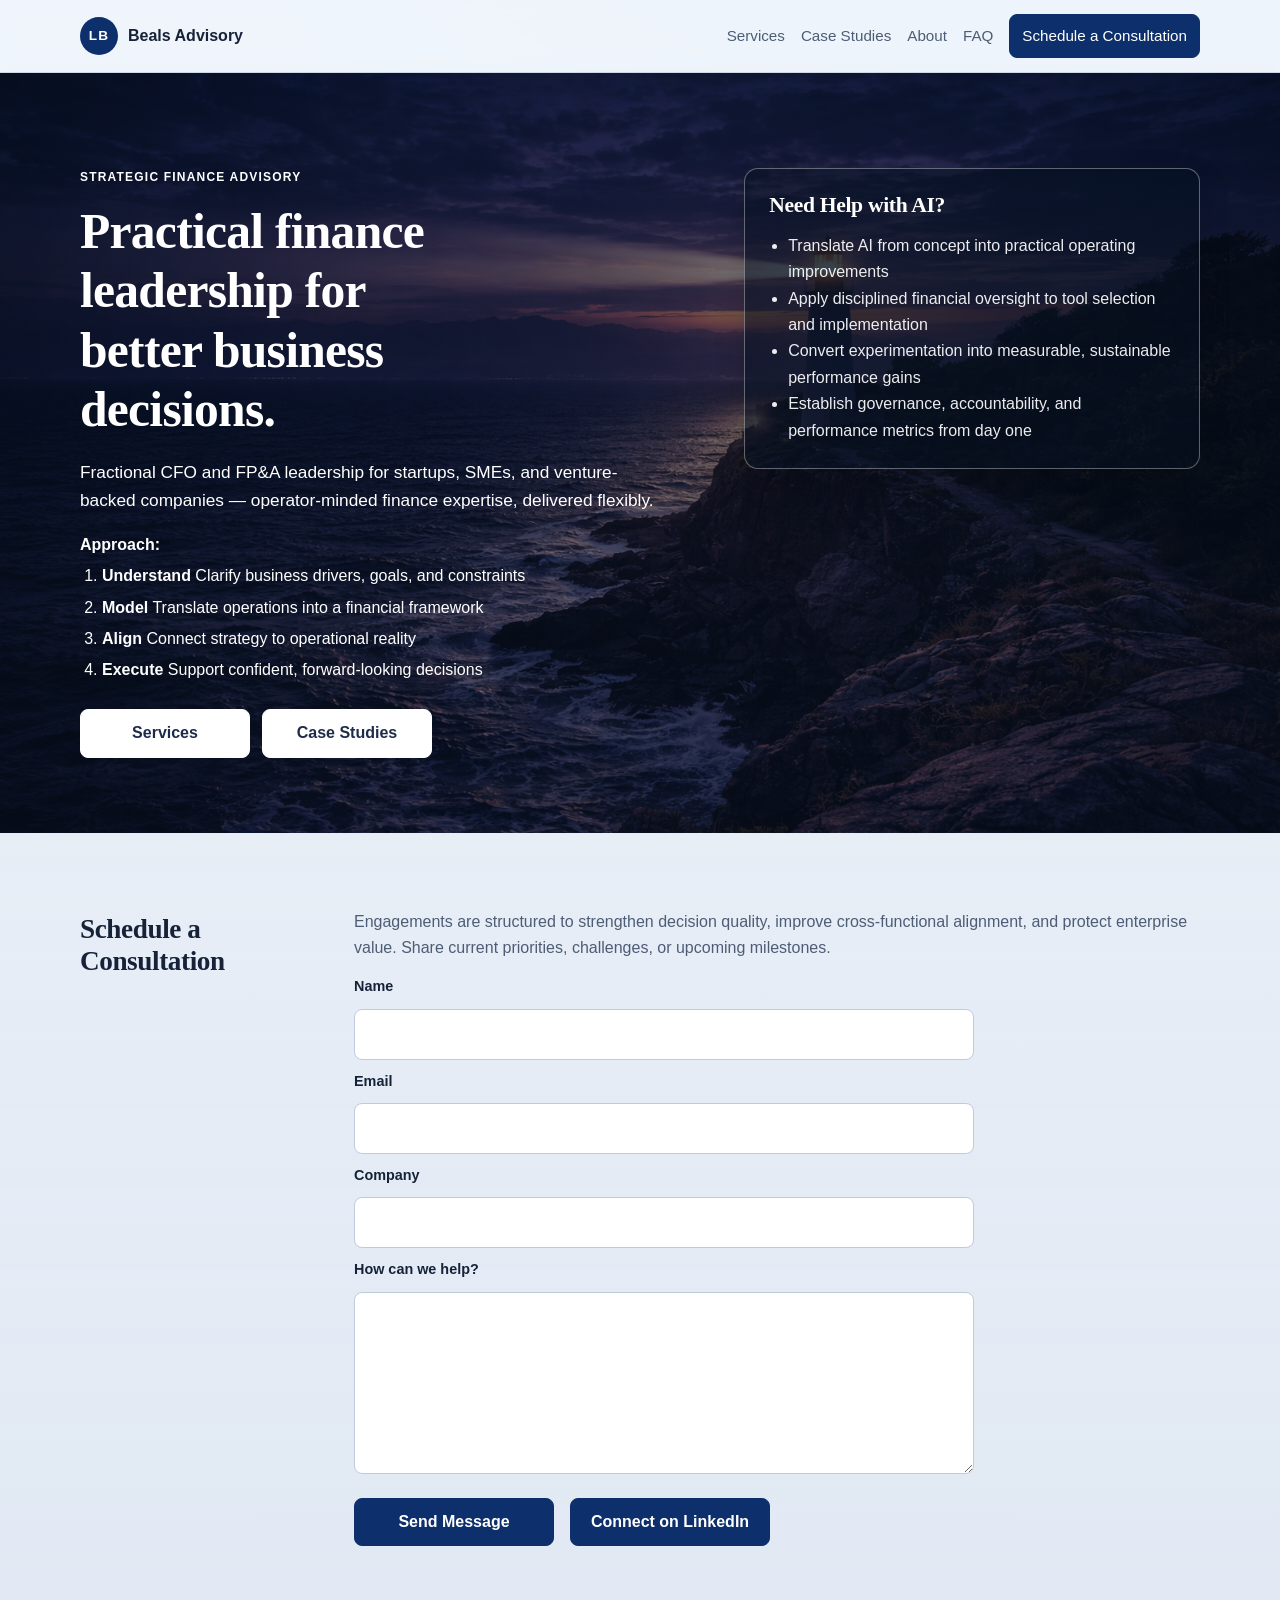
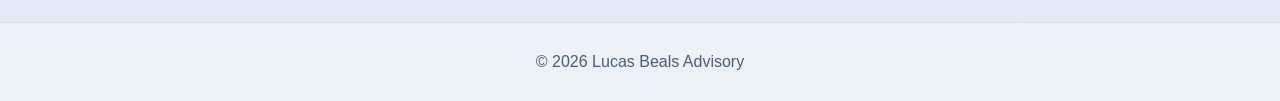
==== index.html @ 6d611302 "Update index.html" ====
<!doctype html>
<html lang="en">
  <head>
    <meta charset="UTF-8" />
    <meta name="viewport" content="width=device-width, initial-scale=1.0" />
    <title>Beals | Strategic Finance Advisory</title>
    <meta
      name="description"
      content="Strategic finance advisory for executive teams seeking disciplined forecasting, performance visibility, and confident decision support."
    />
    <link rel="stylesheet" href="styles.css" />
    <script defer src="script.js"></script>
  </head>

  <body>
    <header class="header">
      <div class="container header__inner">
        <a class="brand" href="#top" aria-label="Lucas Beals home">
          <span class="brand__mark">LB</span>
          <span class="brand__name">Beals Advisory</span>
        </a>

        <nav class="nav" aria-label="Main navigation">
          <a href="advisory-services.html">Services</a>
          <a href="case-studies.html">Case Studies</a>
          <a href="about.html">About</a>
          <a href="faq.html">FAQ</a>
          <a class="btn btn--small" href="#contact">Schedule a Consultation</a>
        </nav>
      </div>
    </header>

    <main id="top">
      <section class="hero">
        <div class="container hero__layout">
          <div>
            <p class="eyebrow">Strategic Finance Advisory</p>
            <h1>Practical finance leadership for better business decisions.</h1>
            <p class="lead">
              Fractional CFO and FP&amp;A leadership for startups, SMEs, and
              venture-backed companies — operator-minded finance expertise,
              delivered flexibly.
            </p>
            <div class="approach-steps" aria-label="Approach framework">
              <p class="approach-intro">Approach:</p>
              <ol class="approach-list">
                <li>
                  <strong>Understand</strong> Clarify business drivers, goals,
                  and constraints
                </li>
                <li>
                  <strong>Model</strong> Translate operations into a financial
                  framework
                </li>
                <li>
                  <strong>Align</strong> Connect strategy to operational reality
                </li>
                <li>
                  <strong>Execute</strong> Support confident, forward-looking
                  decisions
                </li>
              </ol>
            </div>

            <div class="hero__actions">
              <a class="btn btn--primary" href="advisory-services.html"
                >Services</a
              >
              <a class="btn btn--primary" href="case-studies.html"
                >Case Studies</a
              >
            </div>
          </div>
          <aside class="trust-panel" aria-label="Trust indicators">
            <h2>Need Help with AI?</h2>
            <ul>
              <li>
                Translate AI from concept into practical operating improvements
              </li>
              <li>
                Apply disciplined financial oversight to tool selection and
                implementation
              </li>
              <li>
                Convert experimentation into measurable, sustainable performance
                gains
              </li>
              <li>
                Establish governance, accountability, and performance metrics
                from day one
              </li>
            </ul>
          </aside>
        </div>
      </section>

      <section id="contact" class="section section--contact">
        <div class="container section__split">
          <h2>Schedule a Consultation</h2>
          <div>
            <p class="contact-copy">
              Engagements are structured to strengthen decision quality, improve
              cross-functional alignment, and protect enterprise value. Share
              current priorities, challenges, or upcoming milestones.
            </p>
            <form
              class="contact-form"
              action="https://formspree.io/f/mzdaglne"
              method="POST"
            >
              <label for="name">Name</label>
              <input
                id="name"
                name="name"
                type="text"
                autocomplete="name"
                required
              />

              <label for="email">Email</label>
              <input
                id="email"
                name="email"
                type="email"
                autocomplete="email"
                required
              />

              <label for="company">Company</label>
              <input
                id="company"
                name="company"
                type="text"
                autocomplete="organization"
              />

              <label for="message">How can we help?</label>
              <textarea
                id="message"
                name="message"
                rows="6"
                required
              ></textarea>

              <div class="contact-actions">
                <button class="btn btn--primary" type="submit">
                  Send Message
                </button>
                <a
                  class="btn btn--primary"
                  href="https://www.linkedin.com/in/lucasbeals/"
                  target="_blank"
                  rel="noopener noreferrer"
                  >Connect on LinkedIn</a
                >
              </div>
            </form>
          </div>
        </div>
      </section>
    </main>

    <footer class="footer">
      <div class="container footer__inner">
        <p>© <span id="year"></span> Lucas Beals Advisory</p>
      </div>
    </footer>
  </body>
</html>
---- styles.css ----
:root {
  --bg: #e6ebf3;
  --surface: #f2f5fa;
  --surface-alt: #e7edf6;
  --text: #152238;
  --muted: #4d5d75;
  --border: #ced8e6;
  --accent: #0d2f6b;
  --accent-soft: #17408f;
  --max: 1120px;
}

* {
  box-sizing: border-box;
}

html {
  scroll-behavior: smooth;
}

body {
  margin: 0;
  font-family: "Inter", "Segoe UI", Roboto, Helvetica, Arial, sans-serif;
  color: var(--text);
  background:
    radial-gradient(
      1200px 560px at 78% -8%,
      rgba(161, 179, 207, 0.36),
      transparent 65%
    ),
    linear-gradient(180deg, #edf2f9 0%, var(--bg) 52%, #e1e8f1 100%);
  line-height: 1.65;
  padding-top: 72px;
}

h1,
h2,
h3 {
  font-family: "Georgia", "Times New Roman", serif;
  line-height: 1.2;
  letter-spacing: -0.015em;
}

.container {
  width: min(var(--max), 100% - 36px);
  margin: 0 auto;
}

.header {
  position: fixed;
  top: 0;
  left: 0;
  right: 0;
  z-index: 10;
  background: rgba(240, 245, 252, 0.9);
  border-bottom: 1px solid var(--border);
  backdrop-filter: blur(8px);
}

.header__inner {
  min-height: 72px;
  display: flex;
  align-items: center;
  justify-content: space-between;
  gap: 12px;
}

.brand {
  text-decoration: none;
  display: inline-flex;
  align-items: center;
  gap: 10px;
  color: inherit;
}

.brand__mark {
  display: grid;
  place-items: center;
  width: 38px;
  height: 38px;
  border-radius: 50%;
  background: var(--accent);
  color: #fff;
  font-size: 0.85rem;
  font-weight: 700;
  letter-spacing: 0.08em;
}

.brand__name {
  font-weight: 600;
  color: var(--text);
}

.nav {
  display: flex;
  align-items: center;
  flex-wrap: wrap;
}

.nav a {
  text-decoration: none;
  color: var(--muted);
  margin-left: 16px;
  font-size: 0.95rem;
  font-weight: 500;
}

.nav a:hover {
  color: var(--accent);
}

.hero {
  position: relative;
  padding: 96px 0 74px;
  border-bottom: 1px solid rgba(23, 43, 77, 0.08);
  background:
    linear-gradient(
      180deg,
      rgba(8, 18, 36, 0.56) 0%,
      rgba(8, 18, 36, 0.58) 100%
    ),
    var(--hero-bg-image, url("assets/hero-mountain-climb.png")) center/cover
      no-repeat;
}

.hero__layout {
  display: grid;
  gap: 26px;
  grid-template-columns: 1.4fr 1fr;
  align-items: start;
}

.hero h1,
.hero .lead,
.hero .approach-intro,
.hero .approach-list,
.hero .eyebrow {
  color: #fff;
}

.hero .approach-list strong {
  color: #fff;
}

.eyebrow {
  margin: 0;
  text-transform: uppercase;
  letter-spacing: 0.1em;
  font-size: 0.75rem;
  color: var(--accent-soft);
  font-weight: 600;
}

h1 {
  margin: 14px 0 18px;
  font-size: clamp(2rem, 3.9vw, 3.1rem);
  max-width: 16ch;
}

.lead {
  color: var(--muted);
  font-size: 1.08rem;
  max-width: 60ch;
}

.hero__actions {
  margin-top: 28px;
  display: flex;
  gap: 12px;
  flex-wrap: wrap;
}

.hero__actions .btn {
  flex: 0 0 170px;
  text-align: center;
}

.approach-steps {
  margin-top: 12px;
}

.approach-intro {
  margin: 0 0 6px;
  color: var(--text);
  font-weight: 600;
}

.approach-list {
  margin: 0;
  color: var(--muted);
  list-style: decimal;
  padding-left: 22px;
  display: grid;
  gap: 8px;
}

.approach-list li {
  line-height: 1.45;
}

.narrow-text {
  max-width: 760px;
}

.page-hero {
  padding: 36px 0 28px;
  border-bottom: 1px solid rgba(23, 43, 77, 0.05);
}

.page-hero h1 {
  margin: 8px 0 10px;
  font-size: clamp(1.7rem, 2.8vw, 2.35rem);
  max-width: 24ch;
}

.page-hero .lead {
  font-size: 1rem;
  max-width: 72ch;
}

.trust-panel {
  margin: 0;
  background: rgba(7, 17, 34, 0.55);
  border: 1px solid rgba(255, 255, 255, 0.35);
  border-radius: 14px;
  padding: 24px;
  box-shadow: 0 10px 30px rgba(0, 0, 0, 0.2);
}

.trust-panel h2 {
  margin: 0 0 14px;
  font-size: 1.35rem;
  color: #fff;
}

.trust-panel ul {
  margin: 0;
  padding-left: 19px;
  color: rgba(255, 255, 255, 0.92);
}

.section {
  padding: 76px 0;
  border-bottom: 1px solid rgba(23, 43, 77, 0.06);
  background: linear-gradient(
    180deg,
    rgba(242, 246, 252, 0.82) 0%,
    rgba(235, 241, 248, 0.76) 100%
  );
}

.section--subtle,
.section--contact {
  background: linear-gradient(
    180deg,
    rgba(231, 238, 247, 0.84) 0%,
    rgba(225, 233, 244, 0.8) 100%
  );
}

.section__split {
  display: grid;
  grid-template-columns: minmax(140px, 240px) 1fr;
  gap: 18px 34px;
}

h2 {
  margin: 4px 0 0;
  font-size: 1.7rem;
}

.section p {
  margin: 0 0 14px;
  color: var(--muted);
}

.service-grid {
  display: grid;
  grid-template-columns: repeat(2, minmax(220px, 1fr));
  gap: 12px;
}

.service-card {
  background: var(--surface);
  border: 1px solid var(--border);
  border-radius: 12px;
  padding: 18px;
}

.service-card h3 {
  margin: 0 0 10px;
  font-size: 1.08rem;
}

.service-card p {
  margin: 0;
  font-size: 0.95rem;
}

.services-detail {
  max-width: 840px;
}

.service-block + .service-block {
  margin-top: 34px;
  padding-top: 34px;
  border-top: 1px solid rgba(23, 43, 77, 0.1);
}

.service-block h2 {
  margin: 0 0 14px;
  font-size: 1.5rem;
}

.list-label {
  margin: 0 0 8px;
  font-weight: 600;
  color: var(--text);
}

.service-list {
  margin: 0 0 14px;
  padding-left: 20px;
  color: var(--muted);
}

.service-list li + li {
  margin-top: 4px;
}

.contact-copy {
  margin-bottom: 18px;
}

.contact-form {
  display: grid;
  gap: 10px;
  max-width: 620px;
}

.contact-form label {
  font-size: 0.9rem;
  font-weight: 600;
  color: var(--text);
}

.contact-form input,
.contact-form textarea {
  width: 100%;
  border: 1px solid #bfcadc;
  border-radius: 8px;
  padding: 11px 12px;
  font: inherit;
  color: var(--text);
  background: #fff;
}

.contact-form input:focus,
.contact-form textarea:focus {
  outline: 2px solid rgba(23, 64, 143, 0.24);
  border-color: var(--accent-soft);
}

.contact-actions {
  margin-top: 14px;
  display: flex;
  gap: 16px;
  flex-wrap: wrap;
}

.contact-actions .btn,
.contact-actions button {
  width: 200px;
  font-size: 1rem;
}

.btn {
  display: inline-flex;
  align-items: center;
  justify-content: center;
  border: 1px solid var(--border);
  border-radius: 8px;
  padding: 10px 14px;
  color: var(--accent);
  font-weight: 600;
  text-decoration: none;
  background: #fff;
}

.btn:hover {
  border-color: var(--accent-soft);
}

.btn--small {
  padding: 8px 12px;
  font-size: 0.9rem;
}

.header .btn--small {
  background: var(--accent);
  color: #fff;
  border-color: var(--accent);
}

.header .btn--small:hover {
  background: var(--accent-soft);
  border-color: var(--accent-soft);
}

.btn--primary {
  background: var(--accent);
  color: #fff;
  border-color: var(--accent);
}

.btn--primary:hover {
  background: var(--accent-soft);
  border-color: var(--accent-soft);
}

.footer {
  background: rgba(237, 242, 249, 0.92);
}

.footer__inner {
  min-height: 78px;
  display: flex;
  align-items: center;
  justify-content: center;
  color: var(--muted);
}

@media (max-width: 900px) {
  .nav a {
    margin-left: 10px;
  }

  .hero__layout,
  .section__split {
    grid-template-columns: 1fr;
  }

  .service-grid {
    grid-template-columns: 1fr;
  }
}

@media (max-width: 640px) {
  .nav {
    display: none;
  }

  .container {
    width: min(var(--max), 100% - 24px);
  }

  .page-hero {
    padding: 26px 0 20px;
  }

  .hero {
    padding-top: 72px;
  }
}

.hero .btn,
.hero .btn--primary {
  background: #fff;
  color: #1d2d49;
  border-color: #fff;
}

.hero .btn:hover,
.hero .btn--primary:hover {
  background: rgba(255, 255, 255, 0.92);
  border-color: rgba(255, 255, 255, 0.92);
}
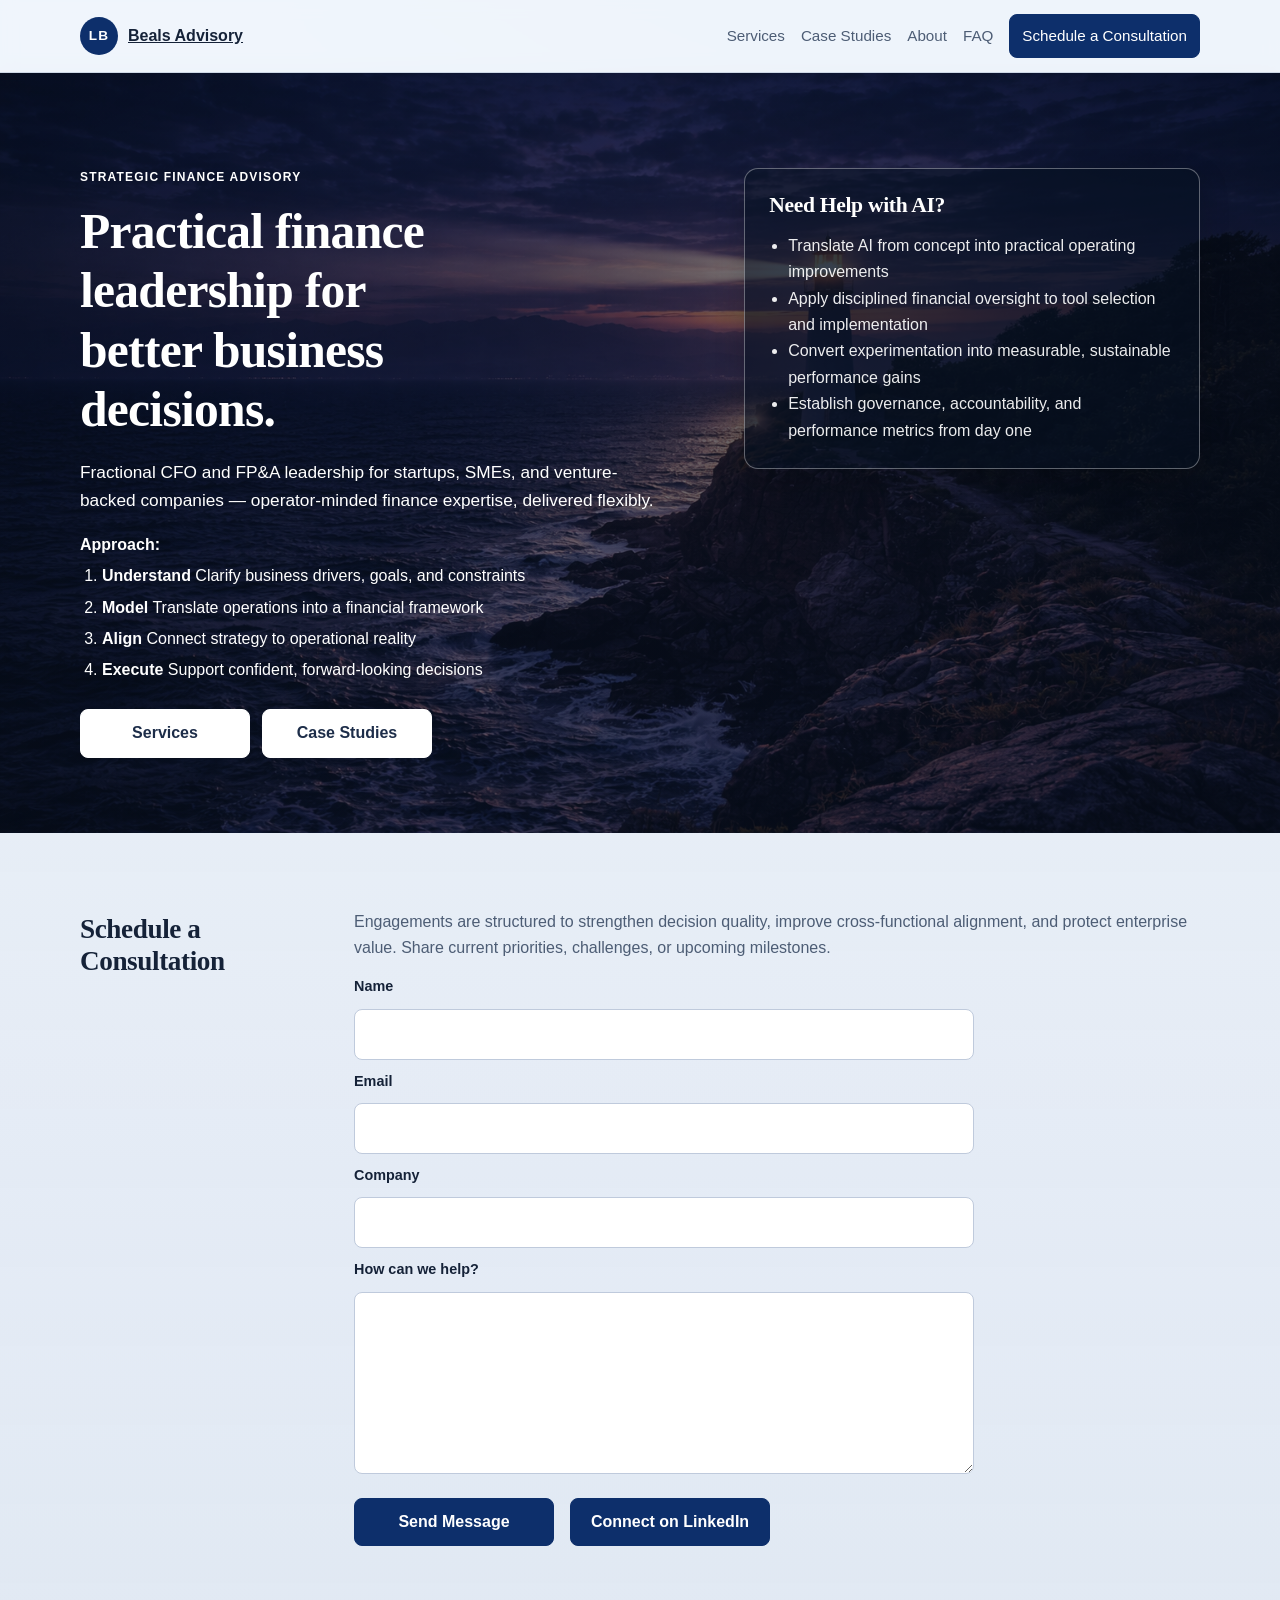
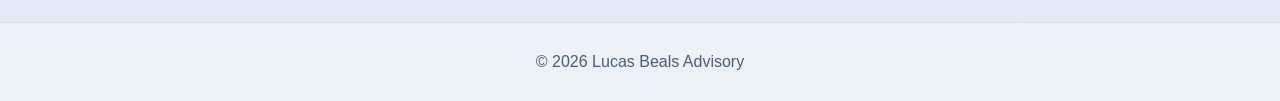
==== commit 19b4f575: "Update index.html" ====
--- a/index.html
+++ b/index.html
@@ -15,10 +15,19 @@
   <body>
     <header class="header">
       <div class="container header__inner">
-        <a class="brand" href="#top" aria-label="Lucas Beals home">
-          <span class="brand__mark">LB</span>
-          <span class="brand__name">Beals Advisory</span>
-        </a>
+        <div class="brand">
+          <details class="brand-menu">
+            <summary class="brand__mark" aria-label="Open site menu">LB</summary>
+            <div class="brand-menu__panel" role="menu" aria-label="Quick links">
+              <a href="advisory-services.html" role="menuitem">Services</a>
+              <a href="case-studies.html" role="menuitem">Case Studies</a>
+              <a href="about.html" role="menuitem">About</a>
+              <a href="faq.html" role="menuitem">FAQ</a>
+              <a href="#contact" role="menuitem">Schedule a Consultation</a>
+            </div>
+          </details>
+          <a class="brand__name" href="#top">Beals Advisory</a>
+        </div>
 
         <nav class="nav" aria-label="Main navigation">
           <a href="advisory-services.html">Services</a>
--- a/styles.css
+++ b/styles.css
@@ -258,6 +258,42 @@
   );
 }
 
+.about-hero {
+  padding-top: 48px;
+}
+
+.about-hero__layout {
+  display: grid;
+  grid-template-columns: minmax(200px, 300px) 1fr;
+  gap: 32px;
+  align-items: start;
+}
+
+.about-portrait {
+  margin: 0;
+  display: inline-flex;
+  padding: 10px;
+  border-radius: 16px;
+  background: linear-gradient(
+    180deg,
+    rgba(242, 246, 252, 0.92) 0%,
+    rgba(230, 237, 247, 0.9) 100%
+  );
+}
+
+.about-portrait img {
+  display: block;
+  width: 100%;
+  max-width: 280px;
+  height: auto;
+  border-radius: 12px;
+  mix-blend-mode: multiply;
+}
+
+.about-hero__content {
+  min-width: 0;
+}
+
 .section__split {
   display: grid;
   grid-template-columns: minmax(140px, 240px) 1fr;
@@ -436,10 +472,15 @@
   }
 
   .hero__layout,
-  .section__split {
-    grid-template-columns: 1fr;
-  }
-
+  .section__split,
+  .about-hero__layout {
+     grid-template-columns: 1fr;
+  }
+
+  .about-portrait img {
+    max-width: 240px;
+  }
+  
   .service-grid {
     grid-template-columns: 1fr;
   }
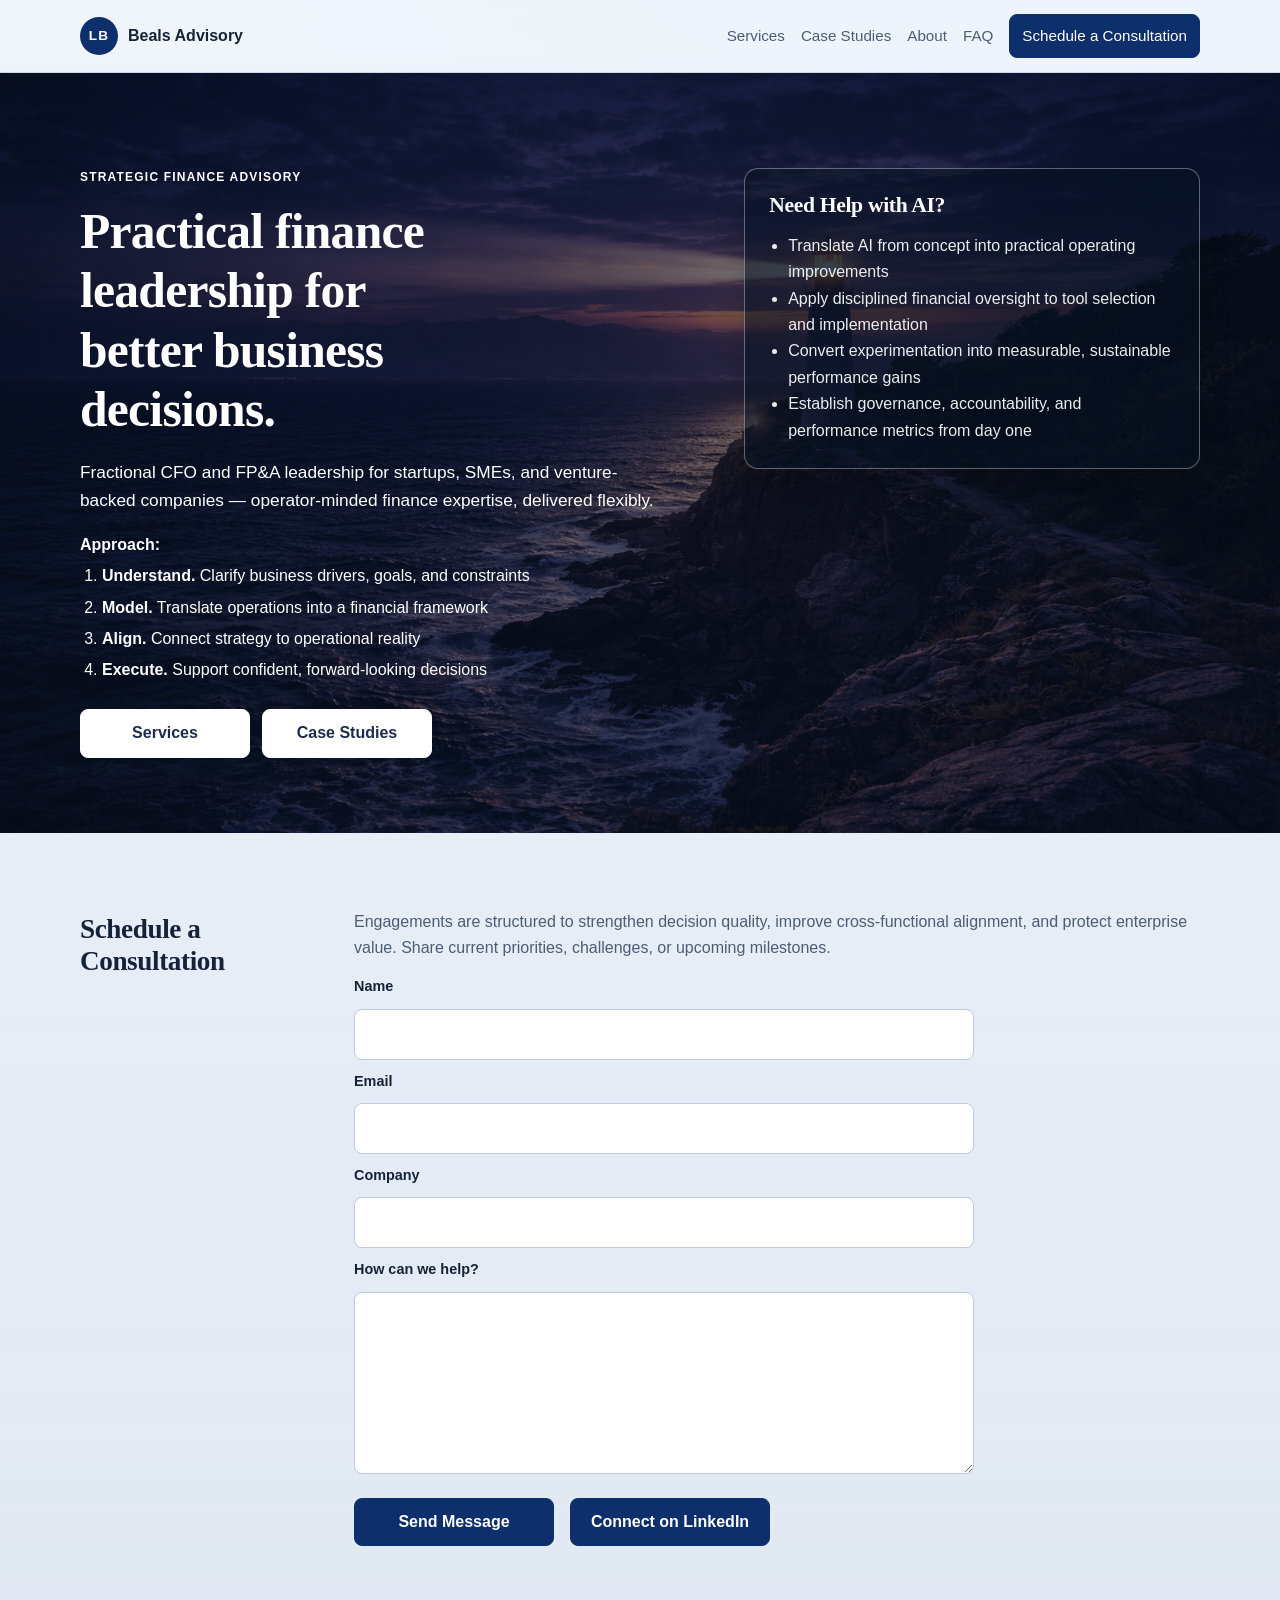
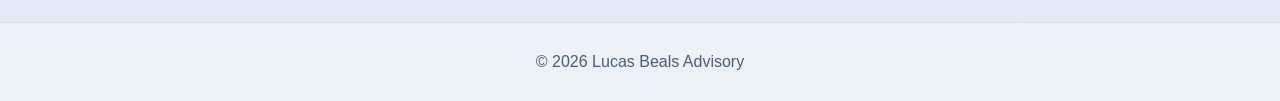
==== commit ad4e6ca7: "Update index.html" ====
--- a/index.html
+++ b/index.html
@@ -54,18 +54,18 @@
               <p class="approach-intro">Approach:</p>
               <ol class="approach-list">
                 <li>
-                  <strong>Understand</strong> Clarify business drivers, goals,
+                  <strong>Understand.</strong> Clarify business drivers, goals,
                   and constraints
                 </li>
                 <li>
-                  <strong>Model</strong> Translate operations into a financial
+                  <strong>Model.</strong> Translate operations into a financial
                   framework
                 </li>
                 <li>
-                  <strong>Align</strong> Connect strategy to operational reality
+                  <strong>Align.</strong> Connect strategy to operational reality
                 </li>
                 <li>
-                  <strong>Execute</strong> Support confident, forward-looking
+                  <strong>Execute.</strong> Support confident, forward-looking
                   decisions
                 </li>
               </ol>
--- a/styles.css
+++ b/styles.css
@@ -89,6 +89,58 @@
 .brand__name {
   font-weight: 600;
   color: var(--text);
+    text-decoration: none;
+}
+
+.brand-menu {
+  position: relative;
+}
+
+.brand-menu > summary {
+  list-style: none;
+  cursor: pointer;
+}
+
+.brand-menu > summary::-webkit-details-marker {
+  display: none;
+}
+
+.brand-menu > summary:focus-visible {
+  outline: 2px solid rgba(23, 64, 143, 0.35);
+  outline-offset: 2px;
+}
+
+.brand-menu__panel {
+  position: absolute;
+  top: calc(100% + 10px);
+  left: 0;
+  min-width: 228px;
+  padding: 10px;
+  border-radius: 10px;
+  border: 1px solid var(--border);
+  background: rgba(245, 248, 252, 0.98);
+  box-shadow: 0 12px 24px rgba(18, 38, 71, 0.16);
+  display: grid;
+  gap: 2px;
+  z-index: 20;
+}
+
+.brand-menu:not([open]) .brand-menu__panel {
+  display: none;
+}
+
+.brand-menu__panel a {
+  text-decoration: none;
+  color: var(--text);
+  font-size: 0.92rem;
+  font-weight: 500;
+  padding: 8px 10px;
+  border-radius: 8px;
+}
+
+.brand-menu__panel a:hover {
+  background: rgba(13, 47, 107, 0.08);
+  color: var(--accent);
 }
 
 .nav {
@@ -364,6 +416,47 @@
   margin-top: 4px;
 }
 
+.faq-item {
+  border-radius: 12px;
+}
+
+.faq-item > summary {
+  list-style: none;
+  cursor: pointer;
+  display: flex;
+  align-items: center;
+  justify-content: space-between;
+  gap: 12px;
+  margin: 0;
+  font-family: "Georgia", "Times New Roman", serif;
+  font-size: 1.24rem;
+  line-height: 1.3;
+  color: var(--text);
+}
+
+.faq-item > summary::-webkit-details-marker {
+  display: none;
+}
+
+.faq-item__arrow {
+  color: var(--accent);
+  font-size: 1rem;
+  transition: transform 0.2s ease;
+}
+
+.faq-item[open] .faq-item__arrow {
+  transform: rotate(180deg);
+}
+
+.faq-item__answer {
+  margin-top: 14px;
+}
+
+.faq-item__answer p:last-child,
+.faq-item__answer ul:last-child {
+  margin-bottom: 0;
+}
+
 .contact-copy {
   margin-bottom: 18px;
 }
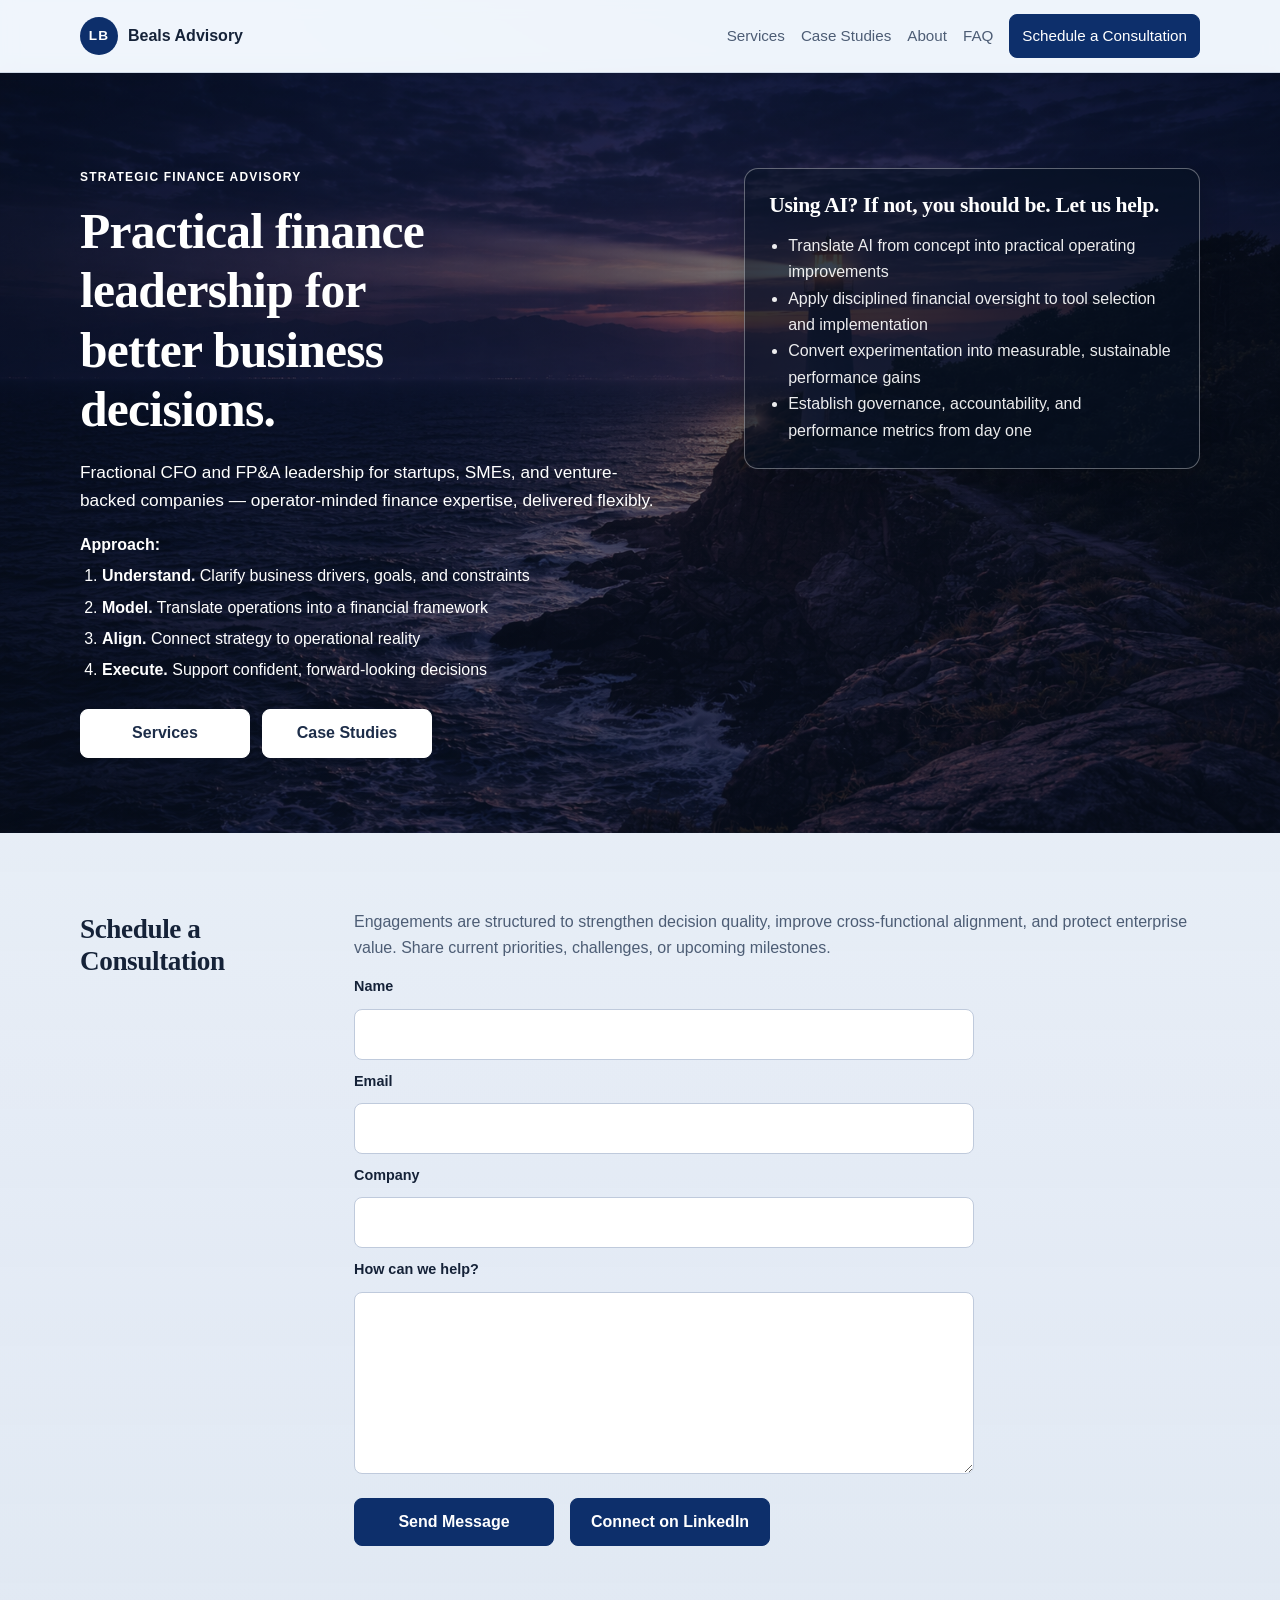
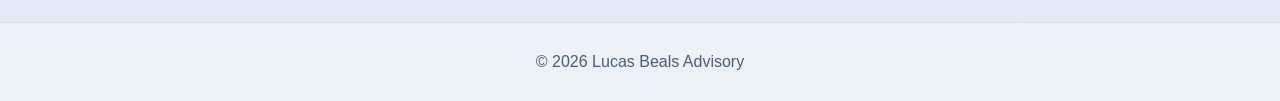
==== commit 4acabaa0: "Update index.html" ====
--- a/index.html
+++ b/index.html
@@ -81,7 +81,7 @@
             </div>
           </div>
           <aside class="trust-panel" aria-label="Trust indicators">
-            <h2>Need Help with AI?</h2>
+            <h2>Using AI? If not, you should be. Let us help.</h2>
             <ul>
               <li>
                 Translate AI from concept into practical operating improvements
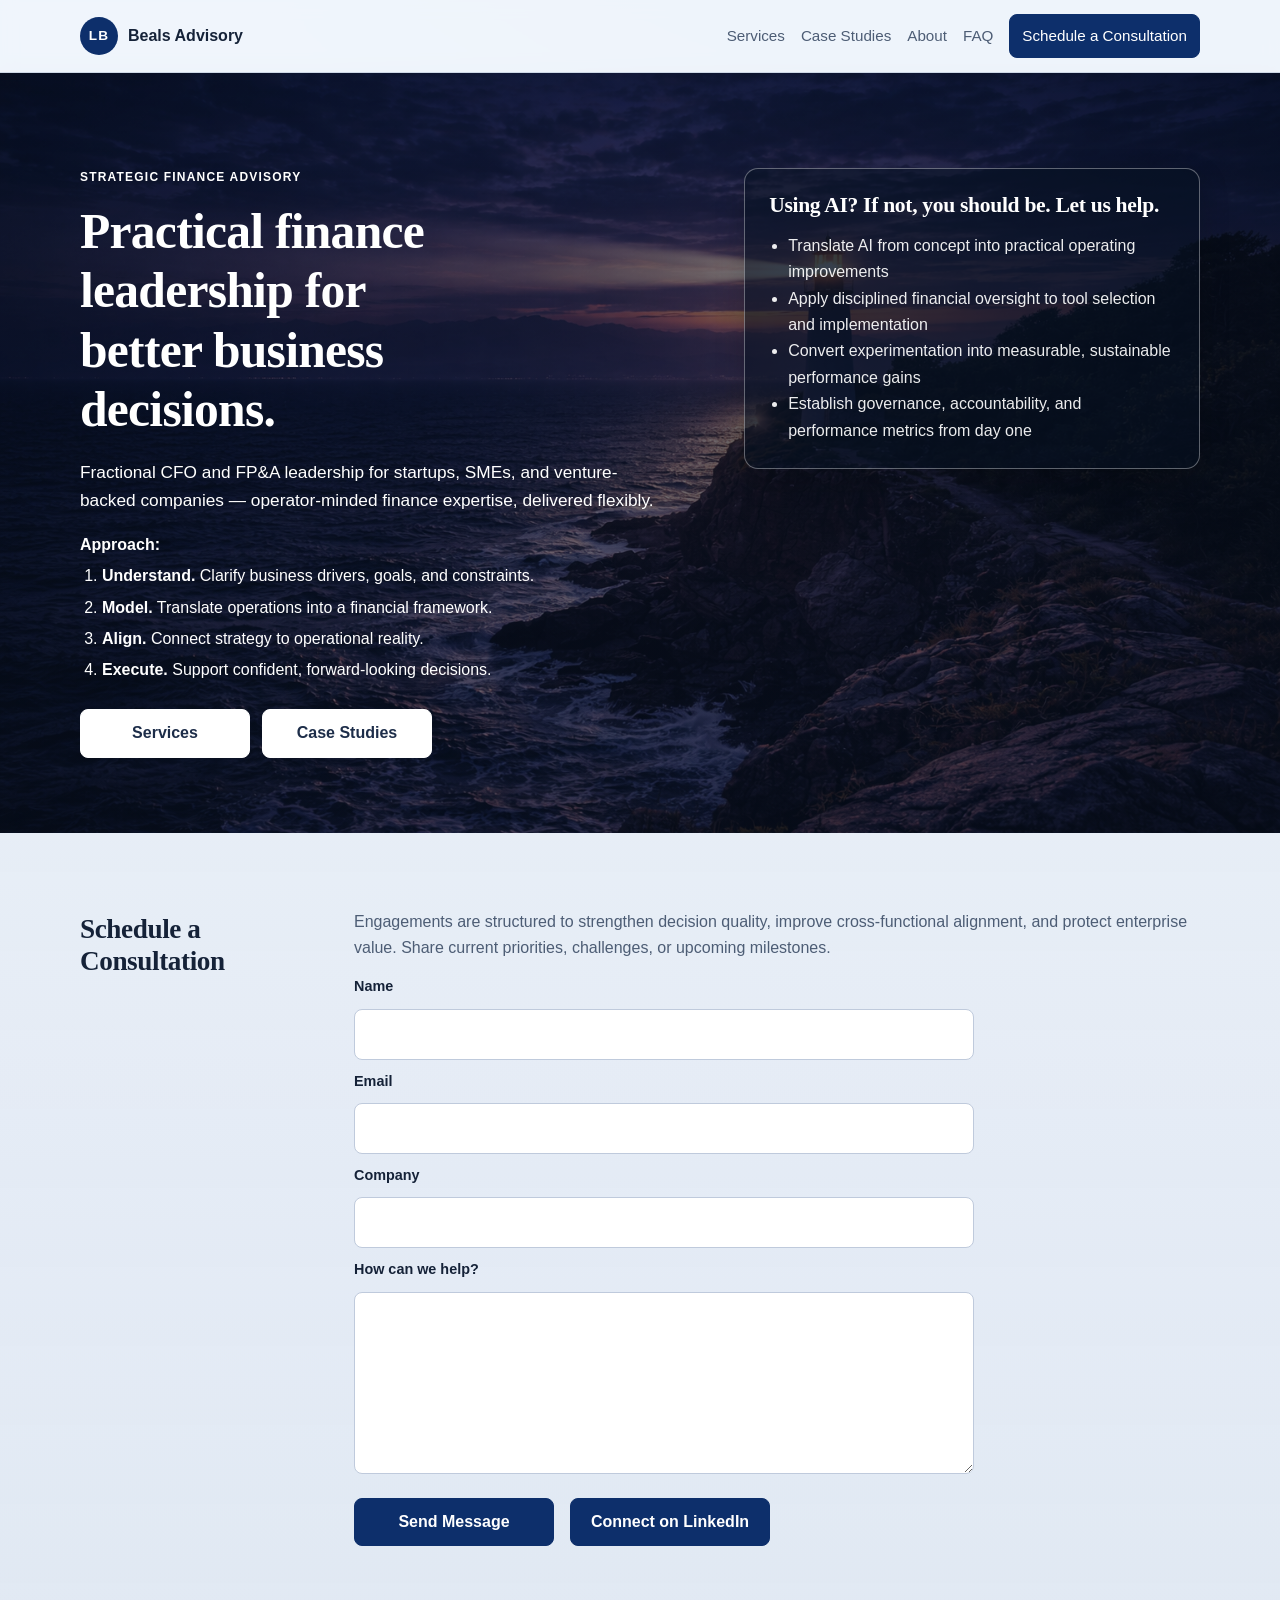
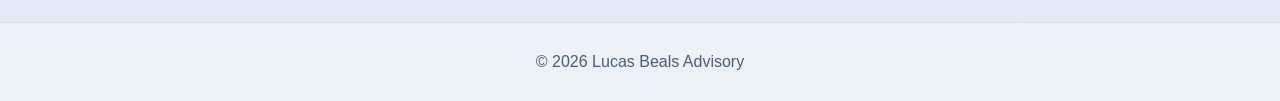
==== commit e1eae691: "Update index.html" ====
--- a/index.html
+++ b/index.html
@@ -55,18 +55,18 @@
               <ol class="approach-list">
                 <li>
                   <strong>Understand.</strong> Clarify business drivers, goals,
-                  and constraints
+                  and constraints.
                 </li>
                 <li>
                   <strong>Model.</strong> Translate operations into a financial
-                  framework
+                  framework.
                 </li>
                 <li>
-                  <strong>Align.</strong> Connect strategy to operational reality
+                  <strong>Align.</strong> Connect strategy to operational reality.
                 </li>
                 <li>
                   <strong>Execute.</strong> Support confident, forward-looking
-                  decisions
+                  decisions.
                 </li>
               </ol>
             </div>
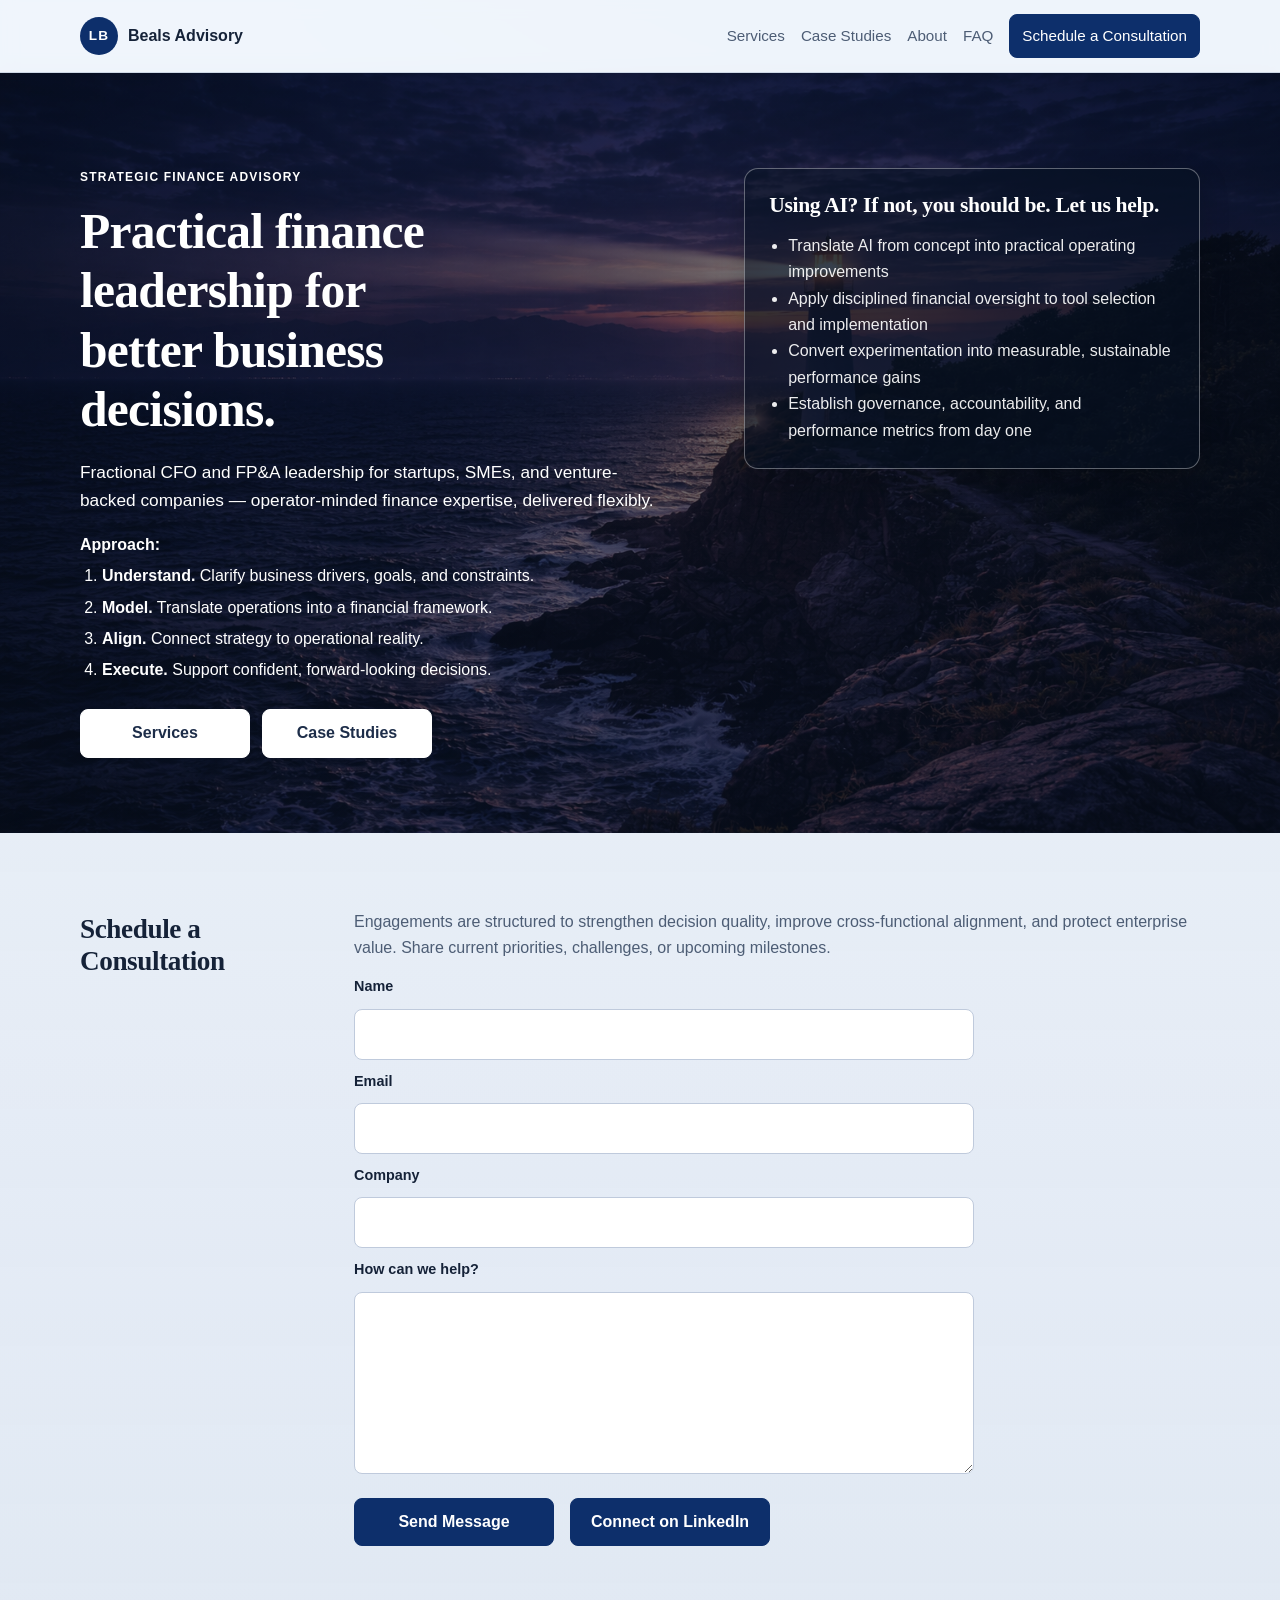
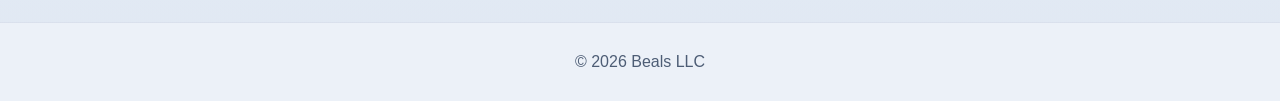
==== commit a2a6147f: "Update index.html" ====
--- a/index.html
+++ b/index.html
@@ -171,7 +171,7 @@
 
     <footer class="footer">
       <div class="container footer__inner">
-        <p>© <span id="year"></span> Lucas Beals Advisory</p>
+        <p>© <span id="year"></span> Beals LLC</p>
       </div>
     </footer>
   </body>
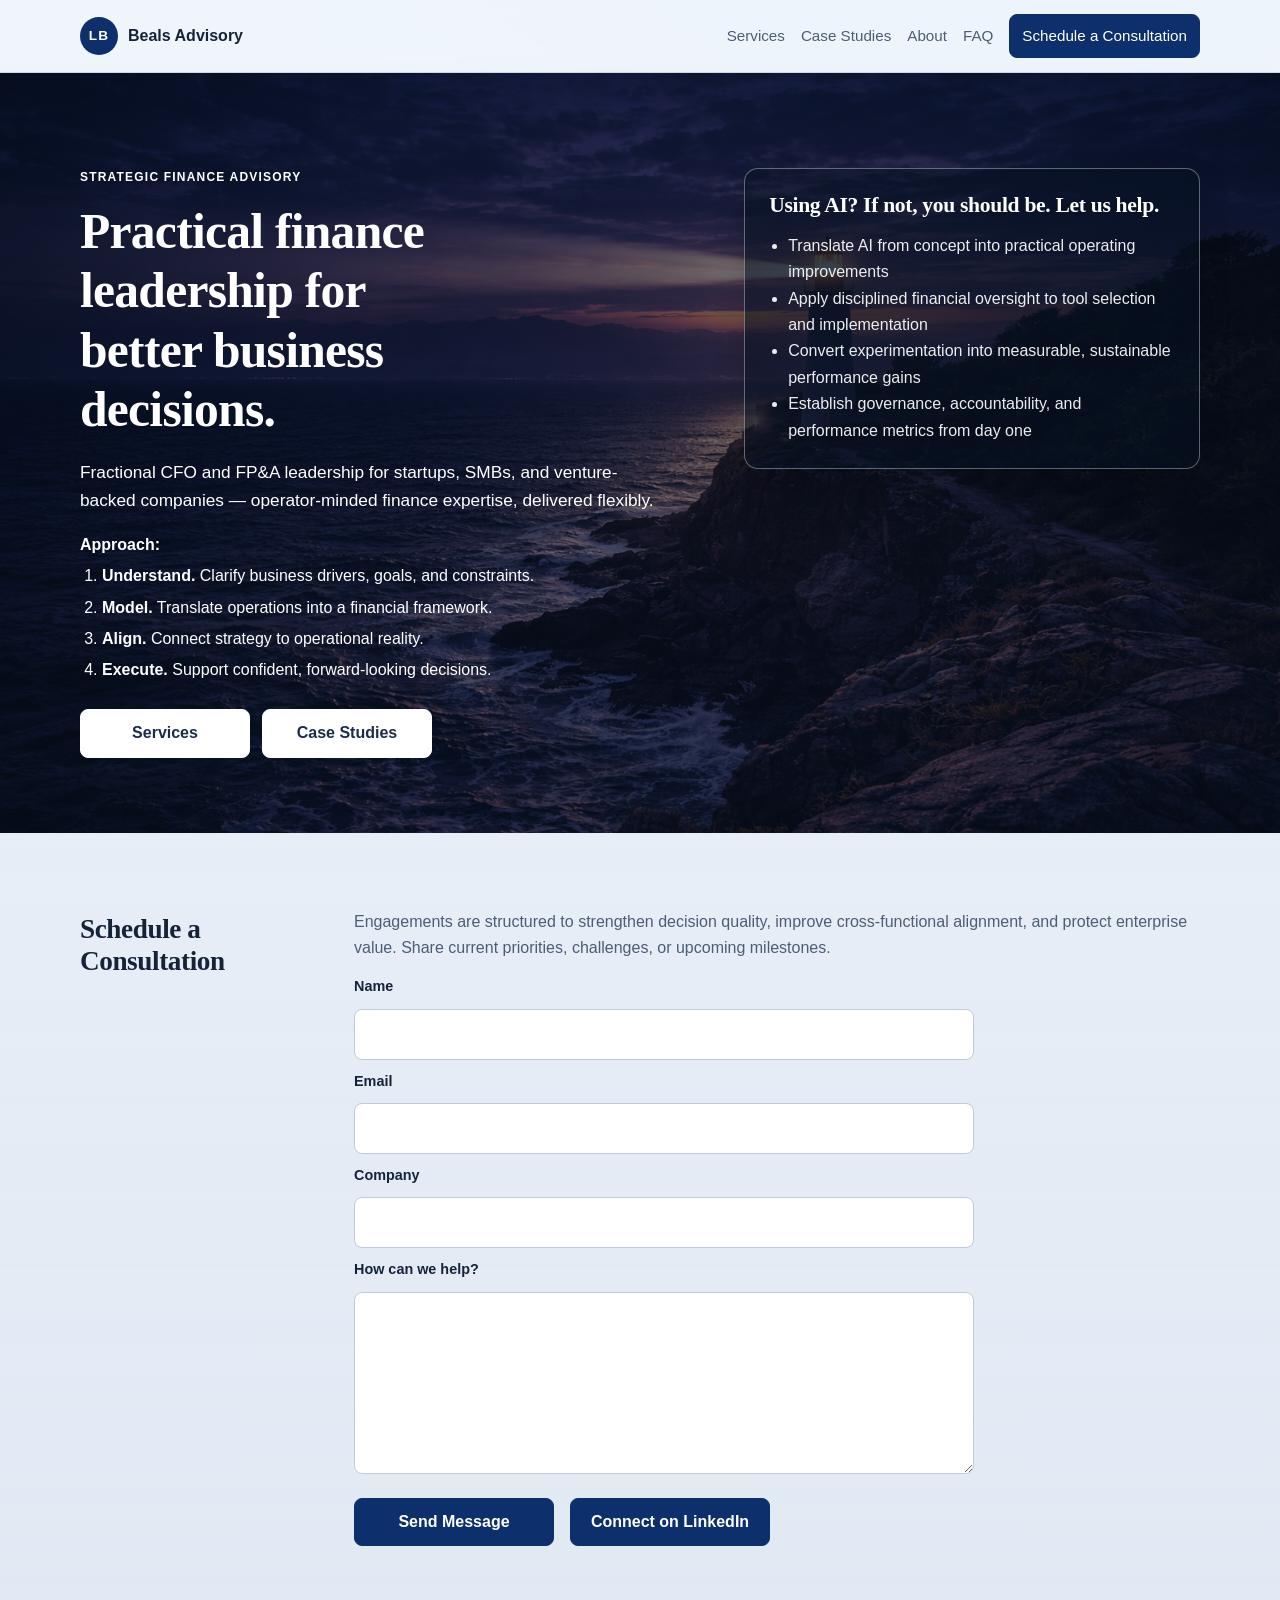
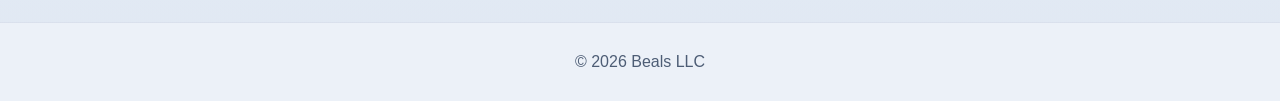
==== commit b6008c94: "Update index.html" ====
--- a/index.html
+++ b/index.html
@@ -46,7 +46,7 @@
             <p class="eyebrow">Strategic Finance Advisory</p>
             <h1>Practical finance leadership for better business decisions.</h1>
             <p class="lead">
-              Fractional CFO and FP&amp;A leadership for startups, SMEs, and
+              Fractional CFO and FP&amp;A leadership for startups, SMBs, and
               venture-backed companies — operator-minded finance expertise,
               delivered flexibly.
             </p>
--- a/styles.css
+++ b/styles.css
@@ -257,6 +257,14 @@
 .page-hero {
   padding: 36px 0 28px;
   border-bottom: 1px solid rgba(23, 43, 77, 0.05);
+  color: #fff;
+}
+
+.section.page-hero {
+  background:
+    radial-gradient(circle at 70% 30%, rgba(90, 140, 255, 0.18), transparent 45%),
+    linear-gradient(135deg, #0b1f3a 0%, #102c54 45%, #1f4c8f 100%);
+  color: #fff;
 }
 
 .page-hero h1 {
@@ -268,6 +276,13 @@
 .page-hero .lead {
   font-size: 1rem;
   max-width: 72ch;
+}
+
+.page-hero h1,
+.page-hero .eyebrow,
+.page-hero .lead,
+.page-hero p {
+  color: #fff;
 }
 
 .trust-panel {
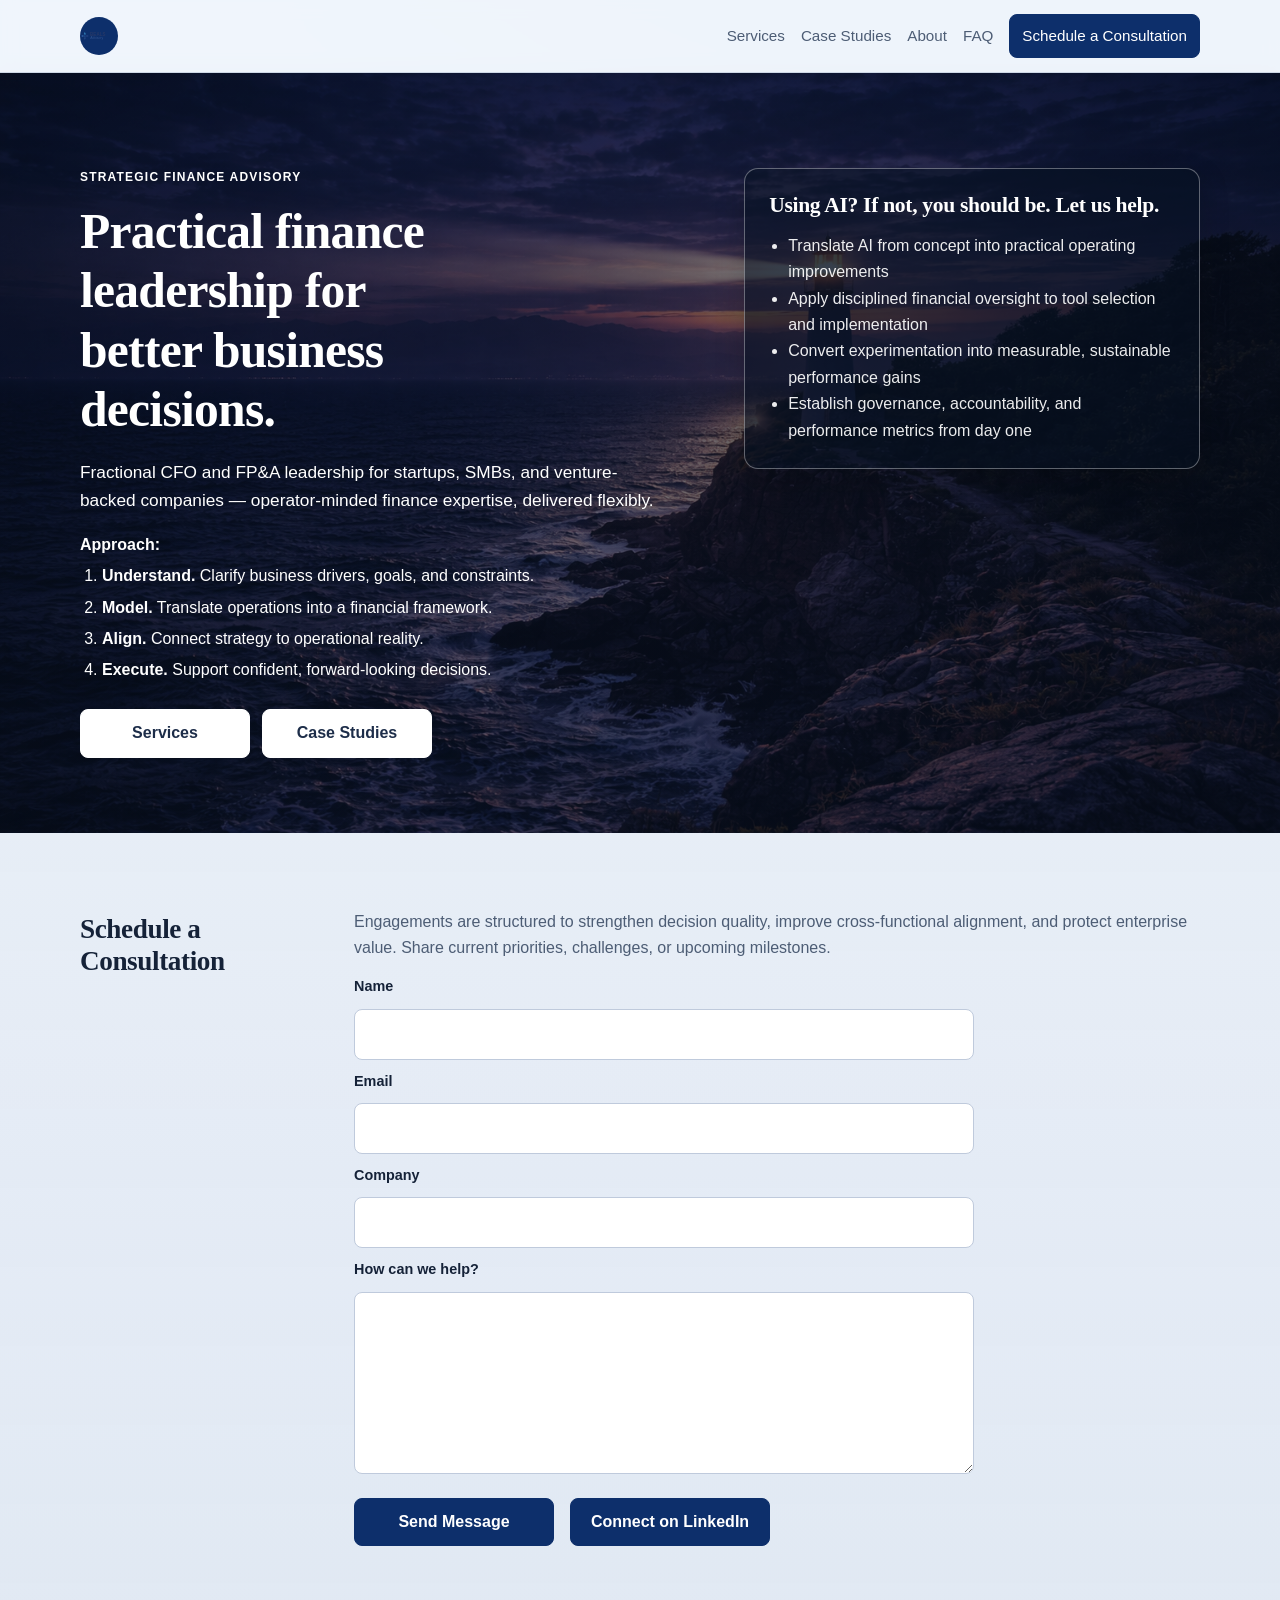
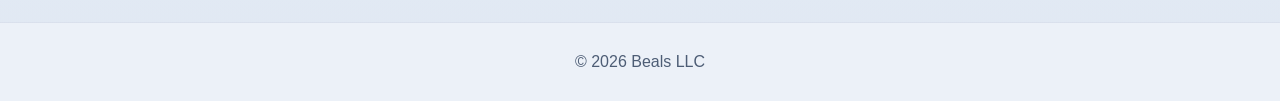
==== commit 6231111f: "Update index.html" ====
--- a/index.html
+++ b/index.html
@@ -17,7 +17,9 @@
       <div class="container header__inner">
         <div class="brand">
           <details class="brand-menu">
-            <summary class="brand__mark" aria-label="Open site menu">LB</summary>
+            <summary class="brand__mark" aria-label="Open site menu">
+            <img src="assets/beals-advisory-logo.svg" alt="Beals Advisory" class="brand__logo" />
+            </summary>
             <div class="brand-menu__panel" role="menu" aria-label="Quick links">
               <a href="advisory-services.html" role="menuitem">Services</a>
               <a href="case-studies.html" role="menuitem">Case Studies</a>
@@ -26,7 +28,6 @@
               <a href="#contact" role="menuitem">Schedule a Consultation</a>
             </div>
           </details>
-          <a class="brand__name" href="#top">Beals Advisory</a>
         </div>
 
         <nav class="nav" aria-label="Main navigation">
